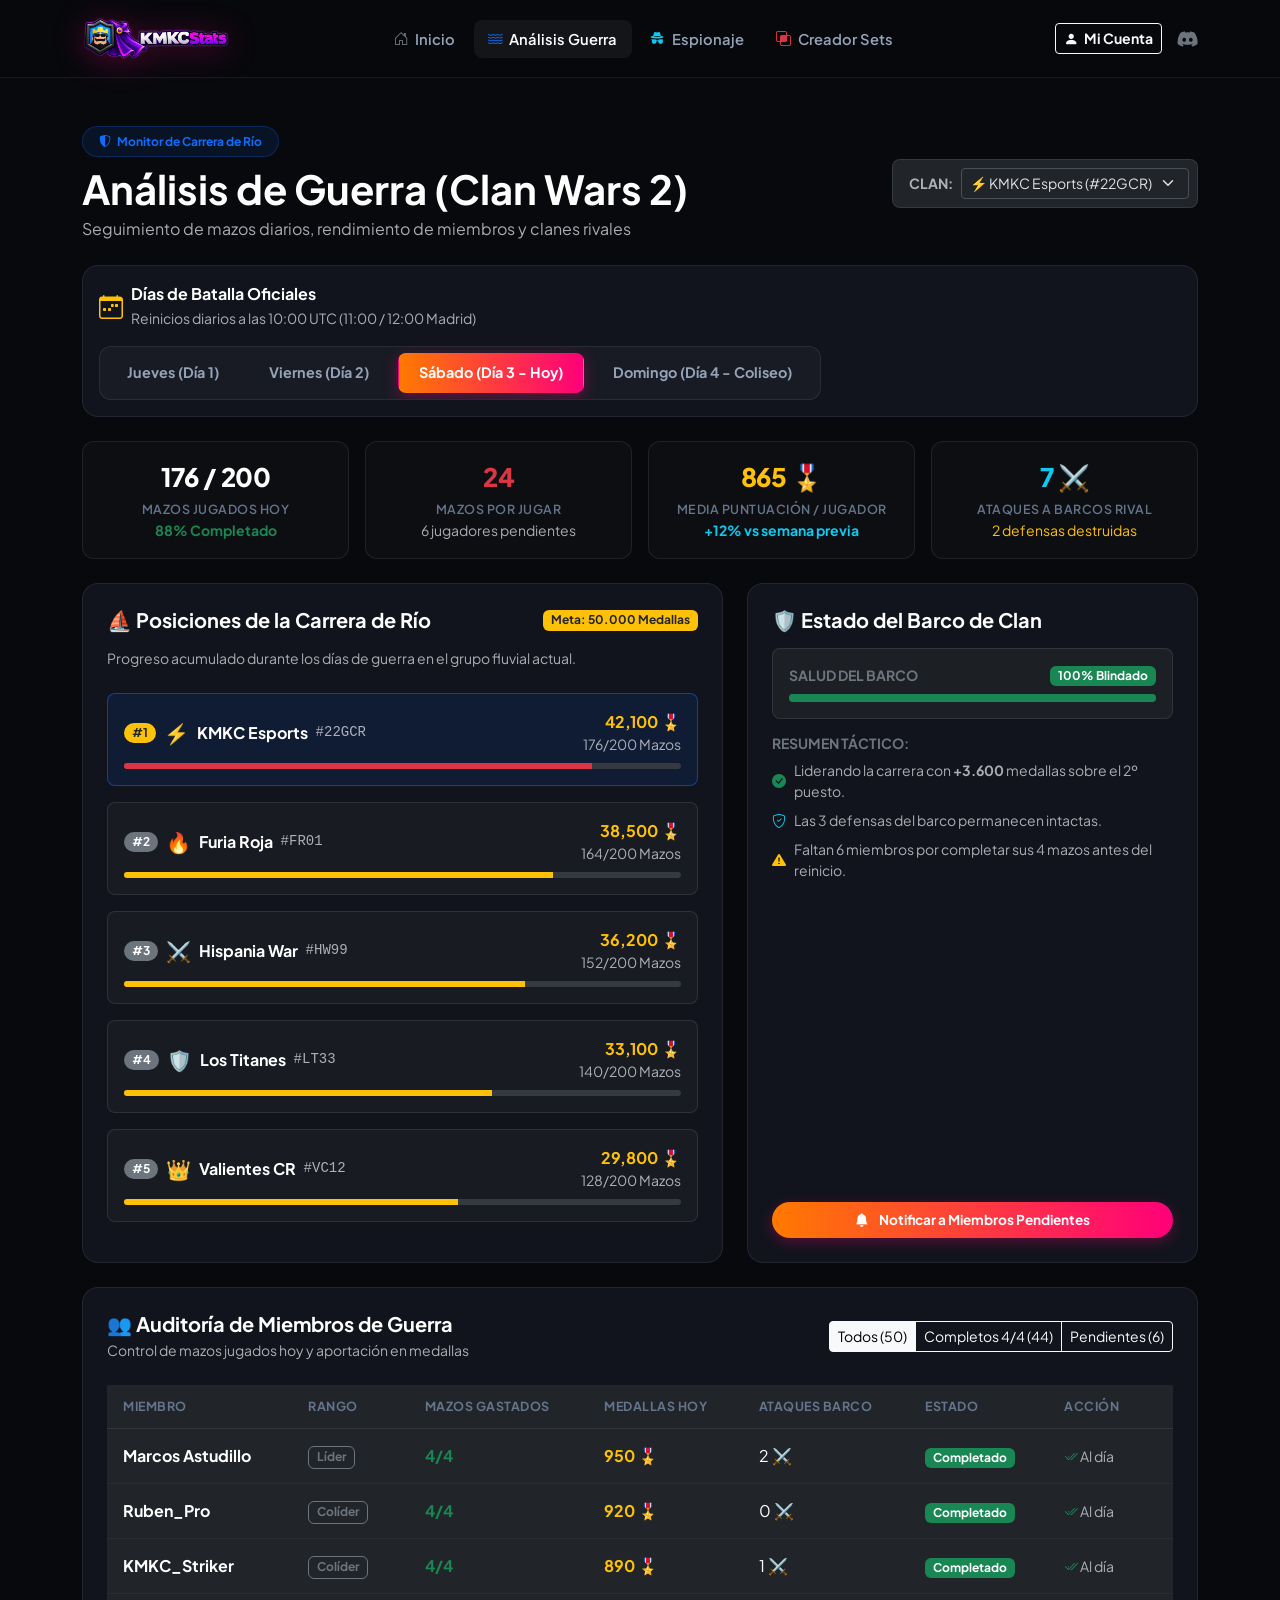
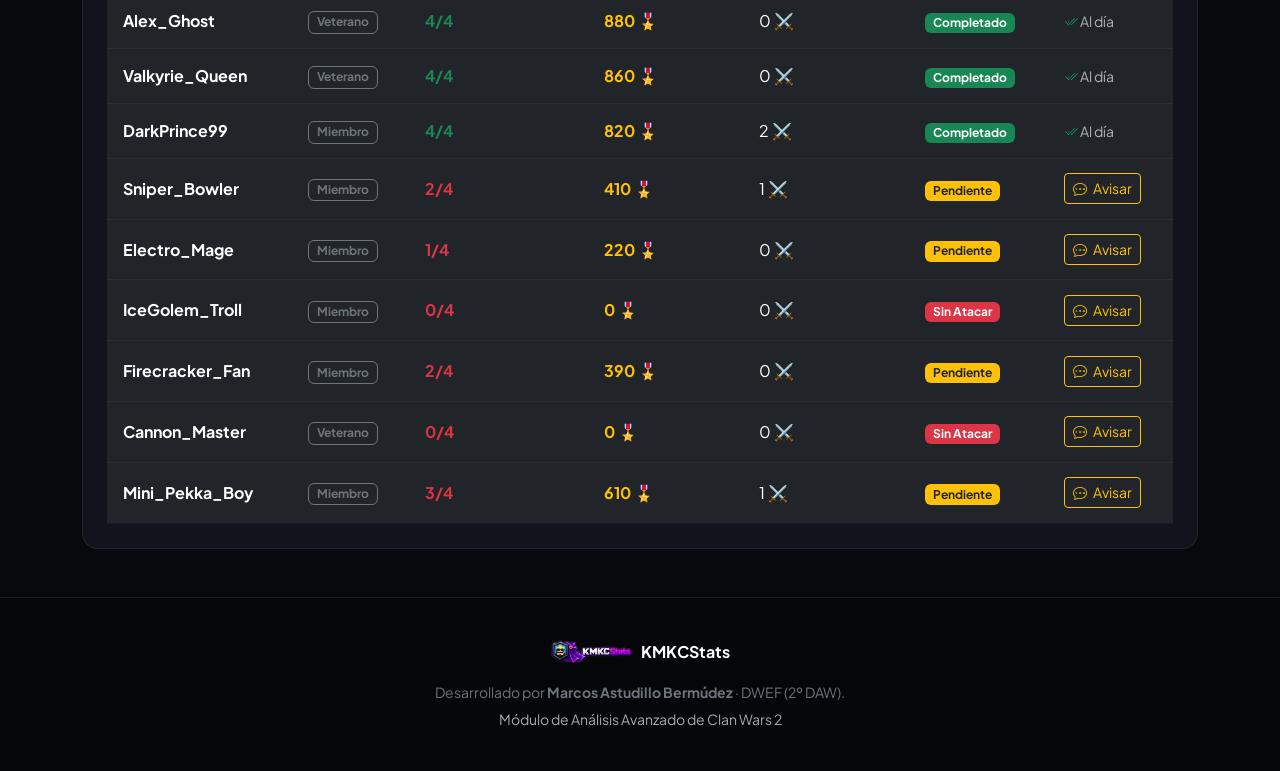
==== pages/analisis-guerra.html @ f5b6737e "Proyecto HTML KMKCstats V1.0.2" ====
<!DOCTYPE html>
<html lang="es" data-bs-theme="dark">

<head>
  <meta charset="UTF-8">
  <meta name="viewport" content="width=device-width, initial-scale=1.0">
  <meta name="description" content="KMKCStats - Análisis y seguimiento diario de Clan Wars 2 (Jueves a Domingo), mazos jugados, pendientes y clanes rivales.">
  <meta name="author" content="Marcos Astudillo Bermúdez">
  <title>Análisis de Guerra (CW2) · KMKCStats</title>

  <!-- Bootstrap 5 CSS Local -->
  <link rel="stylesheet" href="../lib/bootstrap-5.3.8-dist/css/bootstrap.min.css">

  <!-- Bootstrap Icons CDN -->
  <link rel="stylesheet" href="https://cdn.jsdelivr.net/npm/bootstrap-icons@1.11.3/font/bootstrap-icons.min.css">

  <!-- Estilos Exclusivos KMKCStats -->
  <link rel="stylesheet" href="../styles/kmkcstats.css">
</head>

<body>

  <!-- =========================================================================
       1. BARRA DE NAVEGACIÓN
       ========================================================================= -->
  <header>
    <nav class="navbar navbar-expand-lg kmkc-navbar">
      <div class="container">
        <!-- Logo KMKCStats Oficial -->
        <a class="kmkc-brand py-0" href="../index.html">
          <img src="../assets/img/KMKCheader.png" alt="KMKCStats" class="kmkc-header-logo">
        </a>

        <button class="navbar-toggler border-0 text-white" type="button" data-bs-toggle="collapse"
          data-bs-target="#navbarContent" aria-controls="navbarContent" aria-expanded="false"
          aria-label="Toggle navigation">
          <i class="bi bi-list fs-2"></i>
        </button>

        <div class="collapse navbar-collapse" id="navbarContent">
          <ul class="navbar-nav mx-auto mb-2 mb-lg-0 gap-1">
            <li class="nav-item">
              <a class="kmkc-nav-link" href="../index.html">
                <i class="bi bi-house-door text-secondary"></i> Inicio
              </a>
            </li>
            <li class="nav-item">
              <a class="kmkc-nav-link active" href="analisis-guerra.html">
                <i class="bi bi-water text-primary"></i> Análisis Guerra
              </a>
            </li>
            <li class="nav-item">
              <a class="kmkc-nav-link" href="espionaje.html">
                <i class="bi bi-incognito text-info"></i> Espionaje
              </a>
            </li>
            <li class="nav-item">
              <a class="kmkc-nav-link" href="creador-sets.html">
                <i class="bi bi-intersect text-danger"></i> Creador Sets
              </a>
            </li>
          </ul>

          <div class="d-flex align-items-center gap-3">
            <a href="auth.html" class="btn btn-outline-light btn-sm fw-bold">
              <i class="bi bi-person-fill me-1"></i> Mi Cuenta
            </a>
            <a href="https://discord.com" target="_blank" rel="noopener noreferrer" class="text-secondary fs-5 hover-white" title="Comunidad de Discord">
              <i class="bi bi-discord"></i>
            </a>
          </div>
        </div>
      </div>
    </nav>
  </header>

  <!-- =========================================================================
       2. CONTENIDO PRINCIPAL
       ========================================================================= -->
  <main class="py-5">
    <div class="container">
      
      <!-- Título de la Página y Selector de Clan -->
      <div class="d-flex flex-wrap justify-content-between align-items-center gap-3 mb-4">
        <div>
          <span class="badge bg-primary bg-opacity-10 text-primary border border-primary border-opacity-25 px-3 py-2 rounded-pill mb-2">
            <i class="bi bi-shield-shaded me-1"></i> Monitor de Carrera de Río
          </span>
          <h1 class="fw-bold text-white mb-1">Análisis de Guerra (Clan Wars 2)</h1>
          <p class="text-muted mb-0">Seguimiento de mazos diarios, rendimiento de miembros y clanes rivales</p>
        </div>

        <!-- Selector Rápido de Clan -->
        <div class="d-flex align-items-center gap-2 bg-dark p-2 rounded-3 border border-secondary border-opacity-25">
          <span class="text-muted small fw-bold text-uppercase ms-2">Clan:</span>
          <select id="clan-select" class="form-select kmkc-input form-select-sm" style="width: auto;">
            <option value="#22GCR" selected>⚡ KMKC Esports (#22GCR)</option>
            <option value="#9PJ99">🧀 Team Queso (#9PJ99)</option>
            <option value="#2PP">⭐ Nova I Elites (#2PP)</option>
          </select>
        </div>
      </div>

      <!-- Selector de Días de Guerra (Jueves a Domingo) -->
      <div class="kmkc-card p-3 mb-4">
        <div class="d-flex flex-wrap justify-content-between align-items-center gap-3">
          <div class="d-flex align-items-center gap-2">
            <i class="bi bi-calendar-week fs-4 text-warning"></i>
            <div>
              <strong class="text-white d-block">Días de Batalla Oficiales</strong>
              <small class="text-muted">Reinicios diarios a las 10:00 UTC (11:00 / 12:00 Madrid)</small>
            </div>
          </div>

          <div class="war-day-tabs" id="war-days-container">
            <button class="war-day-btn" data-day="thursday">Jueves (Día 1)</button>
            <button class="war-day-btn" data-day="friday">Viernes (Día 2)</button>
            <button class="war-day-btn active" data-day="saturday">Sábado (Día 3 - Hoy)</button>
            <button class="war-day-btn" data-day="sunday">Domingo (Día 4 - Coliseo)</button>
          </div>
        </div>
      </div>

      <!-- Métricas Clave del Día Seleccionado -->
      <div class="row g-3 mb-4">
        <div class="col-6 col-md-3">
          <div class="stat-box">
            <div id="metric-decks" class="stat-value text-white">176 / 200</div>
            <div class="stat-label">Mazos Jugados Hoy</div>
            <small class="text-success fw-bold">88% Completado</small>
          </div>
        </div>
        <div class="col-6 col-md-3">
          <div class="stat-box">
            <div id="metric-pending" class="stat-value text-danger">24</div>
            <div class="stat-label">Mazos por Jugar</div>
            <small class="text-muted">6 jugadores pendientes</small>
          </div>
        </div>
        <div class="col-6 col-md-3">
          <div class="stat-box">
            <div id="metric-avg-fame" class="stat-value text-warning">865 🎖️</div>
            <div class="stat-label">Media Puntuación / Jugador</div>
            <small class="text-info fw-bold">+12% vs semana previa</small>
          </div>
        </div>
        <div class="col-6 col-md-3">
          <div class="stat-box">
            <div id="metric-boat-attacks" class="stat-value text-info">7 ⚔️</div>
            <div class="stat-label">Ataques a Barcos Rival</div>
            <small class="text-warning">2 defensas destruidas</small>
          </div>
        </div>
      </div>

      <!-- Comparativa en Vivo: Los 5 Clanes del Río -->
      <div class="row g-4 mb-4">
        <div class="col-lg-7">
          <div class="kmkc-card p-4 h-100">
            <div class="d-flex justify-content-between align-items-center mb-3">
              <h5 class="fw-bold text-white mb-0">⛵ Posiciones de la Carrera de Río</h5>
              <span class="badge bg-warning text-dark fw-bold">Meta: 50.000 Medallas</span>
            </div>
            
            <p class="text-muted small mb-4">
              Progreso acumulado durante los días de guerra en el grupo fluvial actual.
            </p>

            <div id="rival-clans-list">
              <!-- Clanes rivales inyectados dinámicamente -->
            </div>
          </div>
        </div>

        <!-- Panel de Alerta y Estado del Barco -->
        <div class="col-lg-5">
          <div class="kmkc-card p-4 h-100 d-flex flex-column justify-content-between">
            <div>
              <h5 class="fw-bold text-white mb-3">🛡️ Estado del Barco de Clan</h5>
              <div class="p-3 rounded-3 bg-dark bg-opacity-75 border border-secondary border-opacity-25 mb-3">
                <div class="d-flex justify-content-between align-items-center mb-2">
                  <span class="text-secondary small fw-bold">SALUD DEL BARCO</span>
                  <span class="badge bg-success">100% Blindado</span>
                </div>
                <div class="progress" style="height: 8px;">
                  <div class="progress-bar bg-success" style="width: 100%;"></div>
                </div>
              </div>

              <h6 class="text-secondary small fw-bold text-uppercase mb-2">Resumen Táctico:</h6>
              <ul class="list-unstyled text-muted small mb-0 d-flex flex-column gap-2">
                <li class="d-flex align-items-center gap-2">
                  <i class="bi bi-check-circle-fill text-success"></i>
                  <span>Liderando la carrera con <strong>+3.600</strong> medallas sobre el 2º puesto.</span>
                </li>
                <li class="d-flex align-items-center gap-2">
                  <i class="bi bi-shield-check text-info"></i>
                  <span>Las 3 defensas del barco permanecen intactas.</span>
                </li>
                <li class="d-flex align-items-center gap-2">
                  <i class="bi bi-exclamation-triangle-fill text-warning"></i>
                  <span>Faltan 6 miembros por completar sus 4 mazos antes del reinicio.</span>
                </li>
              </ul>
            </div>

            <button id="send-reminder-btn" class="btn btn-upgrade w-100 mt-4 py-2">
              <i class="bi bi-bell-fill me-2"></i> Notificar a Miembros Pendientes
            </button>
          </div>
        </div>
      </div>

      <!-- Tabla de Miembros del Clan y Auditoría de Mazos -->
      <div class="kmkc-card p-4">
        <div class="d-flex flex-wrap justify-content-between align-items-center gap-3 mb-4">
          <div>
            <h5 class="fw-bold text-white mb-1">👥 Auditoría de Miembros de Guerra</h5>
            <p class="text-muted small mb-0">Control de mazos jugados hoy y aportación en medallas</p>
          </div>

          <!-- Filtro de estado de ataques -->
          <div class="btn-group btn-group-sm" role="group">
            <button type="button" class="btn btn-outline-light active filter-member-btn" data-filter="all">Todos (50)</button>
            <button type="button" class="btn btn-outline-light filter-member-btn" data-filter="completed">Completos 4/4 (44)</button>
            <button type="button" class="btn btn-outline-light filter-member-btn" data-filter="pending">Pendientes (6)</button>
          </div>
        </div>

        <div class="table-responsive">
          <table class="table kmkc-table align-middle mb-0">
            <thead>
              <tr>
                <th>Miembro</th>
                <th>Rango</th>
                <th>Mazos Gastados</th>
                <th>Medallas Hoy</th>
                <th>Ataques Barco</th>
                <th>Estado</th>
                <th>Acción</th>
              </tr>
            </thead>
            <tbody id="war-members-tbody">
              <!-- Rellenado con JavaScript -->
            </tbody>
          </table>
        </div>
      </div>

    </div>
  </main>

  <!-- =========================================================================
       3. PIE DE PÁGINA
       ========================================================================= -->
  <footer class="kmkc-footer">
    <div class="container text-center">
      <div class="d-flex align-items-center justify-content-center gap-2 mb-3">
        <img src="../assets/img/KMKCheader.png" alt="KMKC Logo" style="height: 28px; width: auto; border-radius: 6px;">
        <strong class="text-white">KMKCStats</strong>
      </div>
      <p class="text-secondary small mb-1">
        Desarrollado por <strong>Marcos Astudillo Bermúdez</strong> · DWEF (2º DAW).
      </p>
      <small class="text-muted">Módulo de Análisis Avanzado de Clan Wars 2</small>
    </div>
  </footer>

  <!-- Scripts -->
  <script src="../lib/bootstrap-5.3.8-dist/js/bootstrap.bundle.min.js"></script>
  <script src="../js/api.js"></script>
  <script>
    // Lógica específica para la página de Análisis de Guerra
    document.addEventListener('DOMContentLoaded', () => {
      const clanSelect = document.getElementById('clan-select');
      const dayButtons = document.querySelectorAll('.war-day-btn');
      const rivalClansContainer = document.getElementById('rival-clans-list');
      const warMembersTbody = document.getElementById('war-members-tbody');
      const reminderBtn = document.getElementById('send-reminder-btn');
      const filterButtons = document.querySelectorAll('.filter-member-btn');

      let currentFilter = 'all';

      // Base de datos de miembros simulada para la auditoría de mazos
      const mockClanMembers = [
        { name: 'Marcos Astudillo', role: 'Líder', decks: 4, fame: 950, boats: 2, status: 'Completado' },
        { name: 'Ruben_Pro', role: 'Colíder', decks: 4, fame: 920, boats: 0, status: 'Completado' },
        { name: 'KMKC_Striker', role: 'Colíder', decks: 4, fame: 890, boats: 1, status: 'Completado' },
        { name: 'Alex_Ghost', role: 'Veterano', decks: 4, fame: 880, boats: 0, status: 'Completado' },
        { name: 'Valkyrie_Queen', role: 'Veterano', decks: 4, fame: 860, boats: 0, status: 'Completado' },
        { name: 'DarkPrince99', role: 'Miembro', decks: 4, fame: 820, boats: 2, status: 'Completado' },
        { name: 'Sniper_Bowler', role: 'Miembro', decks: 2, fame: 410, boats: 1, status: 'Pendiente' },
        { name: 'Electro_Mage', role: 'Miembro', decks: 1, fame: 220, boats: 0, status: 'Pendiente' },
        { name: 'IceGolem_Troll', role: 'Miembro', decks: 0, fame: 0, boats: 0, status: 'Sin Atacar' },
        { name: 'Firecracker_Fan', role: 'Miembro', decks: 2, fame: 390, boats: 0, status: 'Pendiente' },
        { name: 'Cannon_Master', role: 'Veterano', decks: 0, fame: 0, boats: 0, status: 'Sin Atacar' },
        { name: 'Mini_Pekka_Boy', role: 'Miembro', decks: 3, fame: 610, boats: 1, status: 'Pendiente' }
      ];

      // Datos de clanes rivales
      const rivalClans = [
        { rank: 1, name: 'KMKC Esports', tag: '#22GCR', fame: 42100, decks: 176, badge: '⚡', isCurrent: true },
        { rank: 2, name: 'Furia Roja', tag: '#FR01', fame: 38500, decks: 164, badge: '🔥', isCurrent: false },
        { rank: 3, name: 'Hispania War', tag: '#HW99', fame: 36200, decks: 152, badge: '⚔️', isCurrent: false },
        { rank: 4, name: 'Los Titanes', tag: '#LT33', fame: 33100, decks: 140, badge: '🛡️', isCurrent: false },
        { rank: 5, name: 'Valientes CR', tag: '#VC12', fame: 29800, decks: 128, badge: '👑', isCurrent: false }
      ];

      // Renderizar clanes rivales
      const renderRivals = () => {
        rivalClansContainer.innerHTML = rivalClans.map(clan => {
          const percent = Math.min(100, Math.round((clan.fame / 50000) * 100));
          return `
            <div class="p-3 rounded-3 mb-3 ${clan.isCurrent ? 'bg-primary bg-opacity-10 border border-primary border-opacity-50' : 'bg-dark bg-opacity-50 border border-secondary border-opacity-25'}">
              <div class="d-flex justify-content-between align-items-center mb-2">
                <div class="d-flex align-items-center gap-2">
                  <span class="badge ${clan.rank === 1 ? 'bg-warning text-dark' : 'bg-secondary'} rounded-pill">#${clan.rank}</span>
                  <span class="fs-5">${clan.badge}</span>
                  <strong>${clan.name}</strong>
                  <small class="text-muted font-monospace">${clan.tag}</small>
                </div>
                <div class="text-end">
                  <span class="fw-bold text-warning">${clan.fame.toLocaleString()} 🎖️</span>
                  <small class="text-muted d-block">${clan.decks}/200 Mazos</small>
                </div>
              </div>
              <div class="progress" style="height: 6px;">
                <div class="progress-bar ${clan.isCurrent ? 'bg-danger' : 'bg-warning'}" style="width: ${percent}%;"></div>
              </div>
            </div>
          `;
        }).join('');
      };

      // Renderizar tabla de miembros
      const renderMembers = () => {
        const filtered = mockClanMembers.filter(m => {
          if (currentFilter === 'completed') return m.decks === 4;
          if (currentFilter === 'pending') return m.decks < 4;
          return true;
        });

        warMembersTbody.innerHTML = filtered.map(m => `
          <tr>
            <td class="fw-bold text-white">${m.name}</td>
            <td><span class="badge bg-dark border border-secondary text-secondary">${m.role}</span></td>
            <td>
              <span class="fw-bold ${m.decks === 4 ? 'text-success' : 'text-danger'}">${m.decks}/4</span>
            </td>
            <td class="text-warning fw-bold">${m.fame} 🎖️</td>
            <td>${m.boats} ⚔️</td>
            <td>
              <span class="badge ${m.decks === 4 ? 'bg-success' : m.decks === 0 ? 'bg-danger' : 'bg-warning text-dark'}">
                ${m.status}
              </span>
            </td>
            <td>
              ${m.decks < 4 ? `
                <button class="btn btn-sm btn-outline-warning notify-single-btn" data-name="${m.name}">
                  <i class="bi bi-chat-dots me-1"></i> Avisar
                </button>
              ` : `
                <span class="text-muted small"><i class="bi bi-check2-all text-success"></i> Al día</span>
              `}
            </td>
          </tr>
        `).join('');
      };

      // Manejo de tabs de días
      dayButtons.forEach(btn => {
        btn.addEventListener('click', () => {
          dayButtons.forEach(b => b.classList.remove('active'));
          btn.classList.add('active');
        });
      });

      // Filtros de miembros
      filterButtons.forEach(btn => {
        btn.addEventListener('click', () => {
          filterButtons.forEach(b => b.classList.remove('active'));
          btn.classList.add('active');
          currentFilter = btn.dataset.filter;
          renderMembers();
        });
      });

      // Recordatorio a miembros
      if (reminderBtn) {
        reminderBtn.addEventListener('click', () => {
          alert('📢 Notificación enviada a los 6 miembros con mazos pendientes de guerra.');
        });
      }

      document.addEventListener('click', (e) => {
        const notifyBtn = e.target.closest('.notify-single-btn');
        if (notifyBtn) {
          const name = notifyBtn.dataset.name;
          alert(`📢 Recordatorio enviado a ${name} para que complete sus mazos de hoy.`);
        }
      });

      renderRivals();
      renderMembers();
    });
  </script>
</body>

</html>
---- styles/kmkcstats.css ----
/* ==========================================================================
   KMKCStats - Clan Wars 2 Analytics & Tracker
   Inspirado en la interfaz y diseño oscuro de CWStats
   ========================================================================== */

@import url('https://fonts.googleapis.com/css2?family=Plus+Jakarta+Sans:wght@400;500;600;700;800&family=Inter:wght@400;500;600;700&display=swap');

:root {
  --kmkc-bg-dark: #08090d;
  --kmkc-bg-card: #11141d;
  --kmkc-bg-card-hover: #171b27;
  --kmkc-bg-input: #131722;
  --kmkc-border: rgba(255, 255, 255, 0.08);
  --kmkc-border-focus: rgba(255, 75, 139, 0.5);

  --kmkc-primary-gradient: linear-gradient(90deg, #ff7a00 0%, #ff007a 100%);
  --kmkc-accent-pink: #ff3366;
  --kmkc-accent-pink-hover: #e62858;
  --kmkc-accent-orange: #ff7a00;
  --kmkc-discord: #5865f2;
  --kmkc-discord-hover: #4752c4;

  --kmkc-text-primary: #ffffff;
  --kmkc-text-secondary: #94a3b8;
  --kmkc-text-muted: #64748b;
  
  --kmkc-glow: rgba(255, 0, 122, 0.15);
}

body {
  font-family: 'Plus Jakarta Sans', 'Inter', -apple-system, BlinkMacSystemFont, sans-serif;
  background-color: var(--kmkc-bg-dark);
  color: var(--kmkc-text-primary);
  min-height: 100vh;
  display: flex;
  flex-direction: column;
  overflow-x: hidden;
}

/* ==========================================================================
   Efectos de Fondo (Glow ambiental)
   ========================================================================== */
.hero-glow-bg {
  position: relative;
  background: radial-gradient(circle at 50% -10%, rgba(255, 80, 130, 0.12) 0%, rgba(255, 122, 0, 0.04) 40%, transparent 70%);
}

/* ==========================================================================
   Barra de Navegación
   ========================================================================== */
.kmkc-navbar {
  background-color: rgba(8, 9, 13, 0.85);
  backdrop-filter: blur(16px);
  -webkit-backdrop-filter: blur(16px);
  border-bottom: 1px solid var(--kmkc-border);
  padding: 0.85rem 0;
  position: sticky;
  top: 0;
  z-index: 1030;
}

.kmkc-brand {
  display: flex;
  align-items: center;
  gap: 0.65rem;
  text-decoration: none;
  font-weight: 800;
  font-size: 1.35rem;
  letter-spacing: -0.5px;
  color: #fff;
}

.kmkc-logo-badge {
  background: var(--kmkc-primary-gradient);
  color: #fff;
  font-weight: 800;
  font-size: 0.85rem;
  padding: 0.35rem 0.65rem;
  border-radius: 8px;
  box-shadow: 0 4px 15px rgba(255, 0, 122, 0.35);
  display: inline-flex;
  align-items: center;
  justify-content: center;
}

.kmkc-logo-img {
  height: 42px;
  width: auto;
  max-width: 50px;
  object-fit: contain;
  border-radius: 10px;
  filter: drop-shadow(0 2px 10px rgba(255, 51, 102, 0.35));
  transition: transform 0.2s ease;
}

.kmkc-header-logo {
  height: 50px;
  max-height: 54px;
  width: auto;
  object-fit: contain;
  filter: drop-shadow(0 4px 15px rgba(255, 0, 122, 0.3));
  transition: transform 0.25s ease, filter 0.25s ease;
}

@media (max-width: 768px) {
  .kmkc-header-logo {
    height: 40px;
  }
}

.kmkc-brand:hover .kmkc-header-logo {
  transform: scale(1.04);
  filter: drop-shadow(0 6px 20px rgba(255, 0, 122, 0.5));
}

.kmkc-brand-name {
  color: #ffffff;
}

.kmkc-brand-name span {
  background: var(--kmkc-primary-gradient);
  -webkit-background-clip: text;
  -webkit-text-fill-color: transparent;
}

.kmkc-nav-link {
  color: var(--kmkc-text-secondary);
  font-size: 0.92rem;
  font-weight: 600;
  padding: 0.5rem 0.9rem;
  border-radius: 8px;
  transition: all 0.2s ease;
  display: flex;
  align-items: center;
  gap: 0.4rem;
  text-decoration: none;
}

.kmkc-nav-link:hover,
.kmkc-nav-link.active {
  color: #ffffff;
  background-color: rgba(255, 255, 255, 0.05);
}

.btn-upgrade {
  background: var(--kmkc-primary-gradient);
  color: #ffffff;
  font-weight: 700;
  font-size: 0.85rem;
  padding: 0.45rem 1.15rem;
  border-radius: 50px;
  border: none;
  box-shadow: 0 4px 14px rgba(255, 0, 122, 0.3);
  transition: transform 0.2s ease, box-shadow 0.2s ease;
}

.btn-upgrade:hover {
  color: #fff;
  transform: translateY(-2px);
  box-shadow: 0 6px 20px rgba(255, 0, 122, 0.45);
}

/* ==========================================================================
   Hero Section
   ========================================================================== */
.hero-title {
  font-size: 3.5rem;
  font-weight: 800;
  line-height: 1.15;
  letter-spacing: -1px;
}

@media (max-width: 768px) {
  .hero-title {
    font-size: 2.25rem;
  }
}

.gradient-text-clanwars {
  background: var(--kmkc-primary-gradient);
  -webkit-background-clip: text;
  -webkit-text-fill-color: transparent;
  display: inline-block;
}

.hero-subtitle {
  color: var(--kmkc-text-secondary);
  font-size: 1.15rem;
  max-width: 680px;
  margin: 1.25rem auto 2.5rem;
  font-weight: 400;
  line-height: 1.6;
}

/* ==========================================================================
   Buscador CWStats (Pestañas y Campo de búsqueda)
   ========================================================================== */
.search-container {
  max-width: 680px;
  margin: 0 auto;
}

.search-tabs {
  display: inline-flex;
  background: rgba(255, 255, 255, 0.05);
  border-radius: 50px;
  padding: 4px;
  margin-bottom: 1rem;
  border: 1px solid var(--kmkc-border);
}

.search-tab-btn {
  background: transparent;
  border: none;
  color: var(--kmkc-text-secondary);
  font-weight: 600;
  font-size: 0.88rem;
  padding: 0.4rem 1.4rem;
  border-radius: 50px;
  cursor: pointer;
  transition: all 0.2s ease;
}

.search-tab-btn.active {
  background: var(--kmkc-accent-pink);
  color: #ffffff;
  box-shadow: 0 2px 10px rgba(255, 51, 102, 0.35);
}

.search-input-box {
  position: relative;
  background-color: var(--kmkc-bg-input);
  border: 1px solid var(--kmkc-border);
  border-radius: 12px;
  display: flex;
  align-items: center;
  padding: 0.4rem 0.5rem 0.4rem 1.2rem;
  box-shadow: 0 10px 30px rgba(0, 0, 0, 0.4);
  transition: border-color 0.2s ease, box-shadow 0.2s ease;
}

.search-input-box:focus-within {
  border-color: var(--kmkc-accent-pink);
  box-shadow: 0 0 0 3px rgba(255, 51, 102, 0.2), 0 10px 30px rgba(0, 0, 0, 0.5);
}

.search-input-box input {
  background: transparent;
  border: none;
  outline: none;
  color: #ffffff;
  font-size: 1.05rem;
  width: 100%;
  padding: 0.6rem 0.5rem;
}

.search-input-box input::placeholder {
  color: #4b5563;
}

.search-icon {
  color: var(--kmkc-text-muted);
  font-size: 1.2rem;
  margin-right: 0.5rem;
}

.search-submit-btn {
  background: var(--kmkc-primary-gradient);
  border: none;
  color: #ffffff;
  font-weight: 700;
  font-size: 0.95rem;
  padding: 0.65rem 1.5rem;
  border-radius: 9px;
  transition: opacity 0.2s ease;
  white-space: nowrap;
}

.search-submit-btn:hover {
  opacity: 0.92;
}

.quick-tags {
  display: flex;
  align-items: center;
  justify-content: center;
  flex-wrap: wrap;
  gap: 0.5rem;
  margin-top: 1rem;
}

.quick-tag-chip {
  background: rgba(255, 255, 255, 0.05);
  border: 1px solid var(--kmkc-border);
  color: var(--kmkc-text-secondary);
  font-size: 0.78rem;
  font-family: monospace;
  font-weight: 600;
  padding: 0.25rem 0.65rem;
  border-radius: 6px;
  cursor: pointer;
  transition: all 0.2s ease;
  text-decoration: none;
}

.quick-tag-chip:hover {
  color: #ffffff;
  background: rgba(255, 255, 255, 0.1);
  border-color: rgba(255, 255, 255, 0.2);
}

.btn-discord {
  background-color: var(--kmkc-discord);
  color: #ffffff;
  font-weight: 600;
  font-size: 0.95rem;
  padding: 0.65rem 1.5rem;
  border-radius: 10px;
  border: none;
  display: inline-flex;
  align-items: center;
  gap: 0.5rem;
  transition: background-color 0.2s ease, transform 0.2s ease;
  text-decoration: none;
}

.btn-discord:hover {
  background-color: var(--kmkc-discord-hover);
  color: #ffffff;
  transform: translateY(-2px);
}

/* ==========================================================================
   Tarjetas de Estadísticas y Resultados
   ========================================================================== */
.kmkc-card {
  background-color: var(--kmkc-bg-card);
  border: 1px solid var(--kmkc-border);
  border-radius: 16px;
  transition: transform 0.25s ease, border-color 0.25s ease, box-shadow 0.25s ease;
}

.kmkc-card:hover {
  border-color: rgba(255, 255, 255, 0.15);
  box-shadow: 0 12px 30px rgba(0, 0, 0, 0.4);
}

.stat-box {
  background: rgba(255, 255, 255, 0.025);
  border: 1px solid var(--kmkc-border);
  border-radius: 12px;
  padding: 1rem;
  text-align: center;
}

.stat-value {
  font-size: 1.6rem;
  font-weight: 800;
  letter-spacing: -0.5px;
}

.stat-label {
  color: var(--kmkc-text-muted);
  font-size: 0.78rem;
  font-weight: 600;
  text-transform: uppercase;
  letter-spacing: 0.5px;
  margin-top: 0.2rem;
}

/* Barra de progreso de River Race */
.race-progress-bar {
  height: 10px;
  background-color: rgba(255, 255, 255, 0.08);
  border-radius: 50px;
  overflow: hidden;
}

.race-progress-fill {
  height: 100%;
  background: var(--kmkc-primary-gradient);
  border-radius: 50px;
  transition: width 0.6s ease;
}

/* Tablas de guerra */
.kmkc-table {
  color: var(--kmkc-text-secondary);
}

.kmkc-table th {
  color: var(--kmkc-text-muted);
  font-size: 0.78rem;
  text-transform: uppercase;
  font-weight: 700;
  letter-spacing: 0.5px;
  border-bottom: 1px solid var(--kmkc-border);
  padding: 0.75rem 1rem;
}

.kmkc-table td {
  padding: 0.9rem 1rem;
  border-bottom: 1px solid rgba(255, 255, 255, 0.04);
  vertical-align: middle;
}

.kmkc-table tr:hover td {
  background-color: rgba(255, 255, 255, 0.025);
  color: #ffffff;
}

/* Cartas de Clash Royale (Decks) */
.deck-card-grid {
  display: grid;
  grid-template-columns: repeat(4, 1fr);
  gap: 0.5rem;
}

.cr-card-item {
  position: relative;
  border-radius: 8px;
  overflow: hidden;
  background: #1e2230;
  border: 1px solid rgba(255, 255, 255, 0.1);
  transition: transform 0.2s ease;
  aspect-ratio: 1 / 1.25;
  display: flex;
  flex-direction: column;
  align-items: center;
  justify-content: center;
  text-align: center;
  padding: 0.35rem;
}

.cr-card-item:hover {
  transform: translateY(-3px) scale(1.05);
  border-color: var(--kmkc-accent-pink);
  z-index: 2;
}

.cr-card-name {
  font-size: 0.72rem;
  font-weight: 700;
  color: #fff;
  line-height: 1.1;
  margin-top: 0.25rem;
}

.cr-card-elixir {
  position: absolute;
  top: 4px;
  left: 4px;
  background: #a824db;
  color: #fff;
  font-size: 0.65rem;
  font-weight: 800;
  width: 18px;
  height: 18px;
  border-radius: 50%;
  display: flex;
  align-items: center;
  justify-content: center;
  box-shadow: 0 2px 5px rgba(0, 0, 0, 0.5);
}

/* Modal de API */
.modal-content.kmkc-modal {
  background-color: var(--kmkc-bg-card);
  border: 1px solid var(--kmkc-border);
  color: var(--kmkc-text-primary);
  border-radius: 16px;
}

.modal-content.kmkc-modal .modal-header,
.modal-content.kmkc-modal .modal-footer {
  border-color: var(--kmkc-border);
}

.form-control.kmkc-input {
  background-color: var(--kmkc-bg-input);
  border: 1px solid var(--kmkc-border);
  color: #ffffff;
  border-radius: 8px;
}

.form-control.kmkc-input:focus {
  background-color: var(--kmkc-bg-input);
  border-color: var(--kmkc-accent-pink);
  box-shadow: 0 0 0 3px rgba(255, 51, 102, 0.2);
  color: #ffffff;
}

/* Footer */
.kmkc-footer {
  background-color: #050608;
  border-top: 1px solid var(--kmkc-border);
  padding: 2.5rem 0;
  margin-top: auto;
}

/* ==========================================================================
   Estilos específicos de las Subpáginas
   ========================================================================== */

/* Pestañas de Días de Guerra (Jueves a Domingo) */
.war-day-tabs {
  display: flex;
  gap: 0.5rem;
  background: rgba(255, 255, 255, 0.03);
  padding: 0.4rem;
  border-radius: 12px;
  border: 1px solid var(--kmkc-border);
  overflow-x: auto;
}

.war-day-btn {
  background: transparent;
  border: 1px solid transparent;
  color: var(--kmkc-text-secondary);
  font-weight: 700;
  font-size: 0.9rem;
  padding: 0.5rem 1.25rem;
  border-radius: 8px;
  transition: all 0.2s ease;
  white-space: nowrap;
}

.war-day-btn:hover {
  color: #fff;
  background: rgba(255, 255, 255, 0.05);
}

.war-day-btn.active {
  background: var(--kmkc-primary-gradient);
  color: #fff;
  border-color: transparent;
  box-shadow: 0 4px 15px rgba(255, 0, 122, 0.35);
}

/* Gráfica de actividad horaria (Espionaje UTC +1) */
.hour-heatmap-container {
  display: grid;
  grid-template-columns: repeat(24, 1fr);
  gap: 3px;
  margin-top: 1rem;
}

.hour-block {
  height: 45px;
  border-radius: 4px;
  display: flex;
  flex-direction: column;
  align-items: center;
  justify-content: flex-end;
  padding-bottom: 4px;
  font-size: 0.65rem;
  font-weight: 700;
  color: #fff;
  transition: transform 0.15s ease;
  cursor: pointer;
}

.hour-block:hover {
  transform: scaleY(1.15);
  z-index: 2;
}

.hour-label {
  font-size: 0.62rem;
  color: var(--kmkc-text-muted);
  text-align: center;
  margin-top: 4px;
}

/* Niveles de calor para el horario */
.heat-0 { background-color: rgba(255, 255, 255, 0.04); }
.heat-1 { background-color: rgba(255, 122, 0, 0.25); color: #ffb066; }
.heat-2 { background-color: rgba(255, 122, 0, 0.55); color: #fff; }
.heat-3 { background-color: rgba(255, 0, 122, 0.75); color: #fff; box-shadow: 0 0 10px rgba(255, 0, 122, 0.4); }
.heat-4 { background-color: #ff007a; color: #fff; box-shadow: 0 0 15px rgba(255, 0, 122, 0.7); }

/* Creador de Sets de Guerra (Slots de 4 Mazos) */
.deck-slot-header {
  background: rgba(255, 255, 255, 0.03);
  padding: 0.75rem 1rem;
  border-bottom: 1px solid var(--kmkc-border);
  border-top-left-radius: 14px;
  border-top-right-radius: 14px;
}

.card-picker-slot {
  aspect-ratio: 1 / 1.25;
  background: #151924;
  border: 1px dashed rgba(255, 255, 255, 0.15);
  border-radius: 8px;
  display: flex;
  flex-direction: column;
  align-items: center;
  justify-content: center;
  padding: 0.25rem;
  position: relative;
  transition: all 0.2s ease;
  cursor: pointer;
}

.card-picker-slot:hover {
  border-color: var(--kmkc-accent-pink);
  background: #1b202e;
}

.card-picker-slot.card-duplicate {
  border-color: #dc3545 !important;
  background: rgba(220, 53, 69, 0.15);
  box-shadow: 0 0 10px rgba(220, 53, 69, 0.4);
}

.card-level-badge {
  position: absolute;
  bottom: 4px;
  right: 4px;
  background: #0d6efd;
  color: #fff;
  font-size: 0.65rem;
  font-weight: 800;
  padding: 1px 4px;
  border-radius: 4px;
}

.card-level-badge.max-level {
  background: linear-gradient(135deg, #a824db 0%, #ff007a 100%);
}

/* Tarjeta de Autenticación */
.auth-card {
  max-width: 480px;
  margin: 3rem auto;
  background: var(--kmkc-bg-card);
  border: 1px solid var(--kmkc-border);
  border-radius: 20px;
  box-shadow: 0 20px 40px rgba(0, 0, 0, 0.5);
}
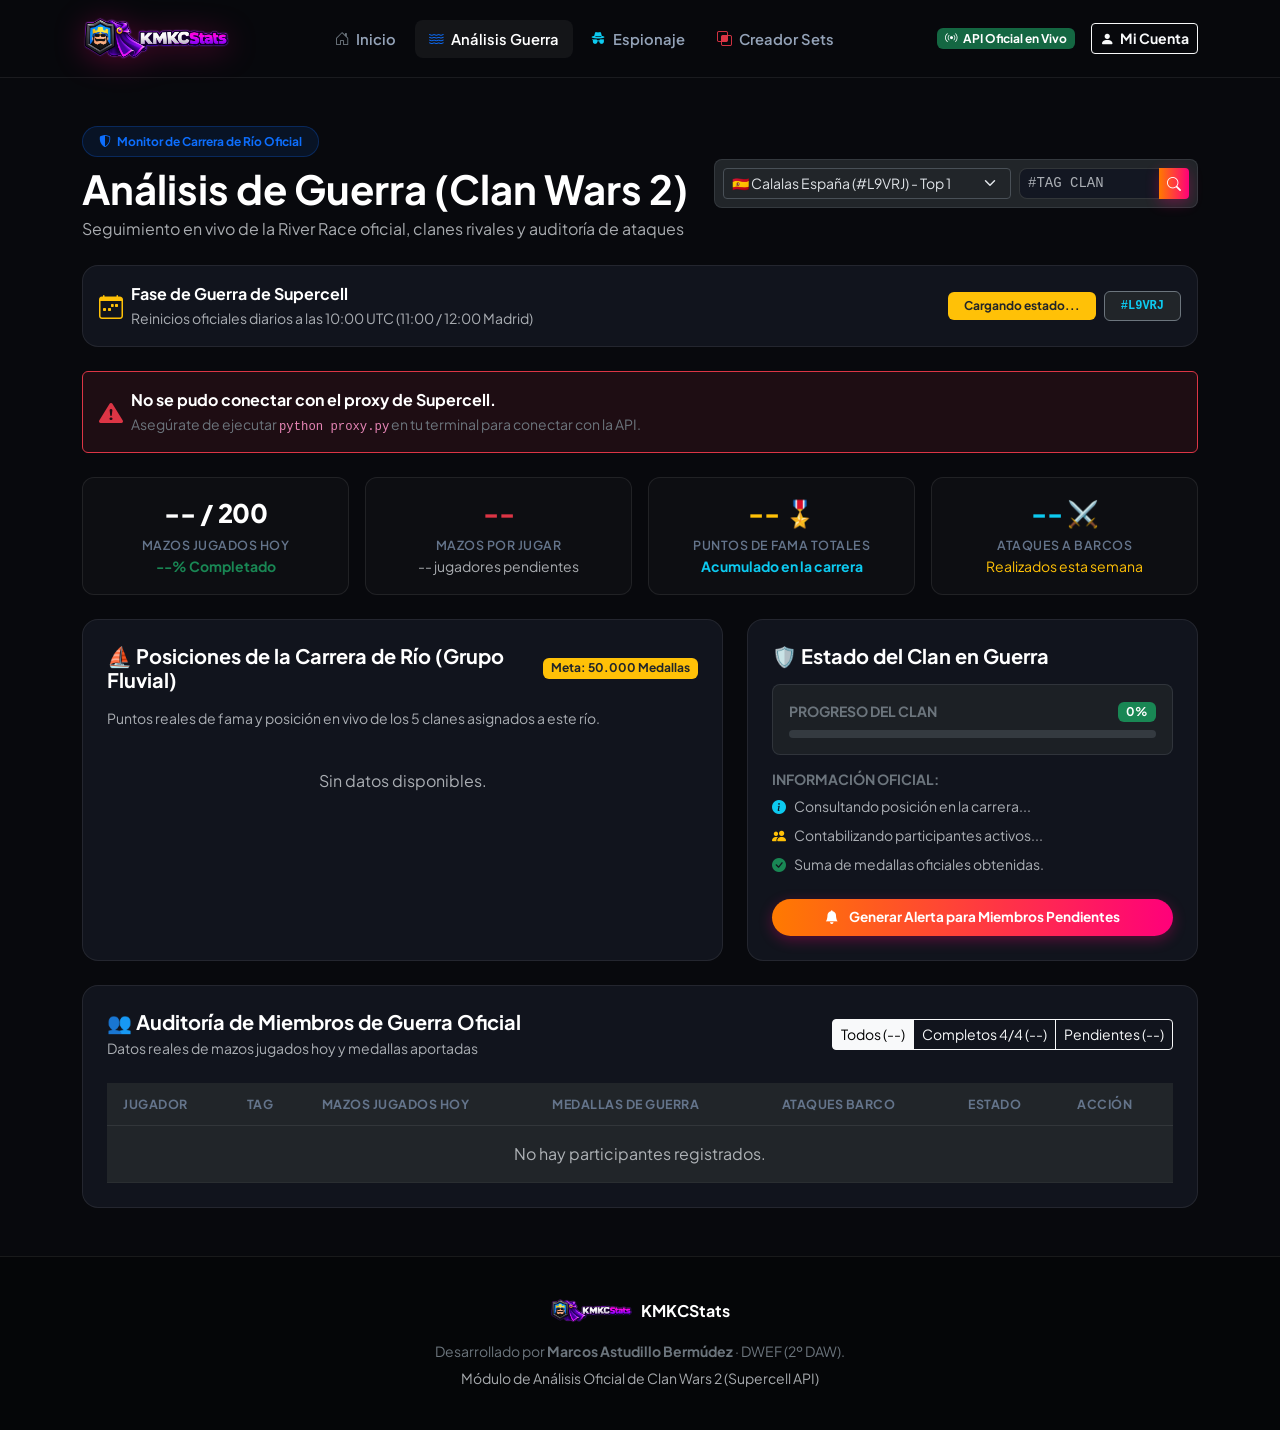
==== commit a7926d11: "Proyecto HTML KMKCstats V1.0.3" ====
--- a/pages/analisis-guerra.html
+++ b/pages/analisis-guerra.html
@@ -4,7 +4,7 @@
 <head>
   <meta charset="UTF-8">
   <meta name="viewport" content="width=device-width, initial-scale=1.0">
-  <meta name="description" content="KMKCStats - Análisis y seguimiento diario de Clan Wars 2 (Jueves a Domingo), mazos jugados, pendientes y clanes rivales.">
+  <meta name="description" content="KMKCStats - Análisis oficial en vivo de Clan Wars 2, mazos jugados, pendientes y clanes rivales.">
   <meta name="author" content="Marcos Astudillo Bermúdez">
   <title>Análisis de Guerra (CW2) · KMKCStats</title>
 
@@ -62,11 +62,11 @@
           </ul>
 
           <div class="d-flex align-items-center gap-3">
+            <span class="badge bg-success bg-opacity-75 text-white">
+              <i class="bi bi-broadcast me-1"></i> API Oficial en Vivo
+            </span>
             <a href="auth.html" class="btn btn-outline-light btn-sm fw-bold">
               <i class="bi bi-person-fill me-1"></i> Mi Cuenta
-            </a>
-            <a href="https://discord.com" target="_blank" rel="noopener noreferrer" class="text-secondary fs-5 hover-white" title="Comunidad de Discord">
-              <i class="bi bi-discord"></i>
             </a>
           </div>
         </div>
@@ -84,71 +84,89 @@
       <div class="d-flex flex-wrap justify-content-between align-items-center gap-3 mb-4">
         <div>
           <span class="badge bg-primary bg-opacity-10 text-primary border border-primary border-opacity-25 px-3 py-2 rounded-pill mb-2">
-            <i class="bi bi-shield-shaded me-1"></i> Monitor de Carrera de Río
+            <i class="bi bi-shield-shaded me-1"></i> Monitor de Carrera de Río Oficial
           </span>
           <h1 class="fw-bold text-white mb-1">Análisis de Guerra (Clan Wars 2)</h1>
-          <p class="text-muted mb-0">Seguimiento de mazos diarios, rendimiento de miembros y clanes rivales</p>
-        </div>
-
-        <!-- Selector Rápido de Clan -->
-        <div class="d-flex align-items-center gap-2 bg-dark p-2 rounded-3 border border-secondary border-opacity-25">
-          <span class="text-muted small fw-bold text-uppercase ms-2">Clan:</span>
+          <p class="text-muted mb-0">Seguimiento en vivo de la River Race oficial, clanes rivales y auditoría de ataques</p>
+        </div>
+
+        <!-- Buscador y Selector de Clan -->
+        <div class="d-flex flex-wrap align-items-center gap-2 bg-dark p-2 rounded-3 border border-secondary border-opacity-25">
           <select id="clan-select" class="form-select kmkc-input form-select-sm" style="width: auto;">
-            <option value="#22GCR" selected>⚡ KMKC Esports (#22GCR)</option>
-            <option value="#9PJ99">🧀 Team Queso (#9PJ99)</option>
-            <option value="#2PP">⭐ Nova I Elites (#2PP)</option>
+            <option value="#L9VRJ" selected>🇪🇸 Calalas España (#L9VRJ) - Top 1</option>
+            <option value="#8UJ2UUJ8">🏆 #MuUuKaNs!! (#8UJ2UUJ8) - Top 2</option>
+            <option value="#QLRYPY89">🧀 Queso (#QLRYPY89)</option>
           </select>
-        </div>
-      </div>
-
-      <!-- Selector de Días de Guerra (Jueves a Domingo) -->
+          <div class="input-group input-group-sm" style="width: 170px;">
+            <input type="text" id="custom-clan-input" class="form-control kmkc-input text-uppercase font-monospace" placeholder="#TAG clan">
+            <button class="btn btn-upgrade" id="btn-search-clan" title="Buscar clan">
+              <i class="bi bi-search"></i>
+            </button>
+          </div>
+        </div>
+      </div>
+
+      <!-- Estado de la Fase de Guerra en Vivo -->
       <div class="kmkc-card p-3 mb-4">
         <div class="d-flex flex-wrap justify-content-between align-items-center gap-3">
           <div class="d-flex align-items-center gap-2">
             <i class="bi bi-calendar-week fs-4 text-warning"></i>
             <div>
-              <strong class="text-white d-block">Días de Batalla Oficiales</strong>
-              <small class="text-muted">Reinicios diarios a las 10:00 UTC (11:00 / 12:00 Madrid)</small>
+              <strong class="text-white d-block" id="war-phase-title">Fase de Guerra de Supercell</strong>
+              <small class="text-muted" id="war-phase-desc">Reinicios oficiales diarios a las 10:00 UTC (11:00 / 12:00 Madrid)</small>
             </div>
           </div>
 
-          <div class="war-day-tabs" id="war-days-container">
-            <button class="war-day-btn" data-day="thursday">Jueves (Día 1)</button>
-            <button class="war-day-btn" data-day="friday">Viernes (Día 2)</button>
-            <button class="war-day-btn active" data-day="saturday">Sábado (Día 3 - Hoy)</button>
-            <button class="war-day-btn" data-day="sunday">Domingo (Día 4 - Coliseo)</button>
-          </div>
-        </div>
-      </div>
-
-      <!-- Métricas Clave del Día Seleccionado -->
+          <div class="d-flex align-items-center gap-2">
+            <span id="war-status-badge" class="badge bg-warning text-dark px-3 py-2 fw-bold">
+              Cargando estado...
+            </span>
+            <span id="clan-tag-display" class="badge bg-dark border border-secondary text-info font-monospace px-3 py-2">
+              #L9VRJ
+            </span>
+          </div>
+        </div>
+      </div>
+
+      <!-- Alerta de Error (oculta por defecto) -->
+      <div id="war-error-alert" class="alert alert-danger bg-danger bg-opacity-10 border border-danger text-white d-none mb-4">
+        <div class="d-flex align-items-center gap-2">
+          <i class="bi bi-exclamation-triangle-fill fs-4 text-danger"></i>
+          <div>
+            <strong class="d-block" id="war-error-text">Error al cargar datos oficiales</strong>
+            <small class="text-secondary">Asegúrate de ejecutar <code>python proxy.py</code> en tu terminal para conectar con la API.</small>
+          </div>
+        </div>
+      </div>
+
+      <!-- Métricas Clave del Clan en Vivo -->
       <div class="row g-3 mb-4">
         <div class="col-6 col-md-3">
           <div class="stat-box">
-            <div id="metric-decks" class="stat-value text-white">176 / 200</div>
+            <div id="metric-decks" class="stat-value text-white">-- / 200</div>
             <div class="stat-label">Mazos Jugados Hoy</div>
-            <small class="text-success fw-bold">88% Completado</small>
+            <small id="metric-decks-pct" class="text-success fw-bold">--% Completado</small>
           </div>
         </div>
         <div class="col-6 col-md-3">
           <div class="stat-box">
-            <div id="metric-pending" class="stat-value text-danger">24</div>
+            <div id="metric-pending" class="stat-value text-danger">--</div>
             <div class="stat-label">Mazos por Jugar</div>
-            <small class="text-muted">6 jugadores pendientes</small>
+            <small id="metric-pending-members" class="text-muted">-- jugadores pendientes</small>
           </div>
         </div>
         <div class="col-6 col-md-3">
           <div class="stat-box">
-            <div id="metric-avg-fame" class="stat-value text-warning">865 🎖️</div>
-            <div class="stat-label">Media Puntuación / Jugador</div>
-            <small class="text-info fw-bold">+12% vs semana previa</small>
+            <div id="metric-avg-fame" class="stat-value text-warning">-- 🎖️</div>
+            <div class="stat-label">Puntos de Fama Totales</div>
+            <small class="text-info fw-bold">Acumulado en la carrera</small>
           </div>
         </div>
         <div class="col-6 col-md-3">
           <div class="stat-box">
-            <div id="metric-boat-attacks" class="stat-value text-info">7 ⚔️</div>
-            <div class="stat-label">Ataques a Barcos Rival</div>
-            <small class="text-warning">2 defensas destruidas</small>
+            <div id="metric-boat-attacks" class="stat-value text-info">-- ⚔️</div>
+            <div class="stat-label">Ataques a Barcos</div>
+            <small class="text-warning">Realizados esta semana</small>
           </div>
         </div>
       </div>
@@ -158,16 +176,19 @@
         <div class="col-lg-7">
           <div class="kmkc-card p-4 h-100">
             <div class="d-flex justify-content-between align-items-center mb-3">
-              <h5 class="fw-bold text-white mb-0">⛵ Posiciones de la Carrera de Río</h5>
+              <h5 class="fw-bold text-white mb-0">⛵ Posiciones de la Carrera de Río (Grupo Fluvial)</h5>
               <span class="badge bg-warning text-dark fw-bold">Meta: 50.000 Medallas</span>
             </div>
             
             <p class="text-muted small mb-4">
-              Progreso acumulado durante los días de guerra en el grupo fluvial actual.
+              Puntos reales de fama y posición en vivo de los 5 clanes asignados a este río.
             </p>
 
             <div id="rival-clans-list">
-              <!-- Clanes rivales inyectados dinámicamente -->
+              <div class="text-center py-4 text-muted">
+                <div class="spinner-border spinner-border-sm text-danger me-2" role="status"></div>
+                Cargando clanes del río oficial...
+              </div>
             </div>
           </div>
         </div>
@@ -176,36 +197,36 @@
         <div class="col-lg-5">
           <div class="kmkc-card p-4 h-100 d-flex flex-column justify-content-between">
             <div>
-              <h5 class="fw-bold text-white mb-3">🛡️ Estado del Barco de Clan</h5>
+              <h5 class="fw-bold text-white mb-3">🛡️ Estado del Clan en Guerra</h5>
               <div class="p-3 rounded-3 bg-dark bg-opacity-75 border border-secondary border-opacity-25 mb-3">
                 <div class="d-flex justify-content-between align-items-center mb-2">
-                  <span class="text-secondary small fw-bold">SALUD DEL BARCO</span>
-                  <span class="badge bg-success">100% Blindado</span>
+                  <span class="text-secondary small fw-bold">PROGRESO DEL CLAN</span>
+                  <span id="clan-war-pct" class="badge bg-success">0%</span>
                 </div>
                 <div class="progress" style="height: 8px;">
-                  <div class="progress-bar bg-success" style="width: 100%;"></div>
+                  <div id="clan-war-progress-bar" class="progress-bar bg-success" style="width: 0%;"></div>
                 </div>
               </div>
 
-              <h6 class="text-secondary small fw-bold text-uppercase mb-2">Resumen Táctico:</h6>
-              <ul class="list-unstyled text-muted small mb-0 d-flex flex-column gap-2">
+              <h6 class="text-secondary small fw-bold text-uppercase mb-2">Información Oficial:</h6>
+              <ul class="list-unstyled text-muted small mb-0 d-flex flex-column gap-2" id="war-insights-list">
+                <li class="d-flex align-items-center gap-2">
+                  <i class="bi bi-info-circle-fill text-info"></i>
+                  <span id="insight-rank">Consultando posición en la carrera...</span>
+                </li>
+                <li class="d-flex align-items-center gap-2">
+                  <i class="bi bi-people-fill text-warning"></i>
+                  <span id="insight-participants">Contabilizando participantes activos...</span>
+                </li>
                 <li class="d-flex align-items-center gap-2">
                   <i class="bi bi-check-circle-fill text-success"></i>
-                  <span>Liderando la carrera con <strong>+3.600</strong> medallas sobre el 2º puesto.</span>
-                </li>
-                <li class="d-flex align-items-center gap-2">
-                  <i class="bi bi-shield-check text-info"></i>
-                  <span>Las 3 defensas del barco permanecen intactas.</span>
-                </li>
-                <li class="d-flex align-items-center gap-2">
-                  <i class="bi bi-exclamation-triangle-fill text-warning"></i>
-                  <span>Faltan 6 miembros por completar sus 4 mazos antes del reinicio.</span>
+                  <span id="insight-fame">Suma de medallas oficiales obtenidas.</span>
                 </li>
               </ul>
             </div>
 
             <button id="send-reminder-btn" class="btn btn-upgrade w-100 mt-4 py-2">
-              <i class="bi bi-bell-fill me-2"></i> Notificar a Miembros Pendientes
+              <i class="bi bi-bell-fill me-2"></i> Generar Alerta para Miembros Pendientes
             </button>
           </div>
         </div>
@@ -215,15 +236,15 @@
       <div class="kmkc-card p-4">
         <div class="d-flex flex-wrap justify-content-between align-items-center gap-3 mb-4">
           <div>
-            <h5 class="fw-bold text-white mb-1">👥 Auditoría de Miembros de Guerra</h5>
-            <p class="text-muted small mb-0">Control de mazos jugados hoy y aportación en medallas</p>
+            <h5 class="fw-bold text-white mb-1">👥 Auditoría de Miembros de Guerra Oficial</h5>
+            <p class="text-muted small mb-0">Datos reales de mazos jugados hoy y medallas aportadas</p>
           </div>
 
           <!-- Filtro de estado de ataques -->
           <div class="btn-group btn-group-sm" role="group">
-            <button type="button" class="btn btn-outline-light active filter-member-btn" data-filter="all">Todos (50)</button>
-            <button type="button" class="btn btn-outline-light filter-member-btn" data-filter="completed">Completos 4/4 (44)</button>
-            <button type="button" class="btn btn-outline-light filter-member-btn" data-filter="pending">Pendientes (6)</button>
+            <button type="button" class="btn btn-outline-light active filter-member-btn" data-filter="all" id="btn-filter-all">Todos (--)</button>
+            <button type="button" class="btn btn-outline-light filter-member-btn" data-filter="completed" id="btn-filter-completed">Completos 4/4 (--)</button>
+            <button type="button" class="btn btn-outline-light filter-member-btn" data-filter="pending" id="btn-filter-pending">Pendientes (--)</button>
           </div>
         </div>
 
@@ -231,17 +252,22 @@
           <table class="table kmkc-table align-middle mb-0">
             <thead>
               <tr>
-                <th>Miembro</th>
-                <th>Rango</th>
-                <th>Mazos Gastados</th>
-                <th>Medallas Hoy</th>
+                <th>Jugador</th>
+                <th>Tag</th>
+                <th>Mazos Jugados Hoy</th>
+                <th>Medallas de Guerra</th>
                 <th>Ataques Barco</th>
                 <th>Estado</th>
                 <th>Acción</th>
               </tr>
             </thead>
             <tbody id="war-members-tbody">
-              <!-- Rellenado con JavaScript -->
+              <tr>
+                <td colspan="7" class="text-center py-4 text-muted">
+                  <div class="spinner-border spinner-border-sm text-danger me-2" role="status"></div>
+                  Cargando miembros de la guerra oficial...
+                </td>
+              </tr>
             </tbody>
           </table>
         </div>
@@ -262,7 +288,7 @@
       <p class="text-secondary small mb-1">
         Desarrollado por <strong>Marcos Astudillo Bermúdez</strong> · DWEF (2º DAW).
       </p>
-      <small class="text-muted">Módulo de Análisis Avanzado de Clan Wars 2</small>
+      <small class="text-muted">Módulo de Análisis Oficial de Clan Wars 2 (Supercell API)</small>
     </div>
   </footer>
 
@@ -270,109 +296,219 @@
   <script src="../lib/bootstrap-5.3.8-dist/js/bootstrap.bundle.min.js"></script>
   <script src="../js/api.js"></script>
   <script>
-    // Lógica específica para la página de Análisis de Guerra
     document.addEventListener('DOMContentLoaded', () => {
       const clanSelect = document.getElementById('clan-select');
-      const dayButtons = document.querySelectorAll('.war-day-btn');
+      const customClanInput = document.getElementById('custom-clan-input');
+      const btnSearchClan = document.getElementById('btn-search-clan');
       const rivalClansContainer = document.getElementById('rival-clans-list');
       const warMembersTbody = document.getElementById('war-members-tbody');
       const reminderBtn = document.getElementById('send-reminder-btn');
       const filterButtons = document.querySelectorAll('.filter-member-btn');
-
+      const warErrorAlert = document.getElementById('war-error-alert');
+      const warErrorText = document.getElementById('war-error-text');
+
+      let currentParticipants = [];
       let currentFilter = 'all';
 
-      // Base de datos de miembros simulada para la auditoría de mazos
-      const mockClanMembers = [
-        { name: 'Marcos Astudillo', role: 'Líder', decks: 4, fame: 950, boats: 2, status: 'Completado' },
-        { name: 'Ruben_Pro', role: 'Colíder', decks: 4, fame: 920, boats: 0, status: 'Completado' },
-        { name: 'KMKC_Striker', role: 'Colíder', decks: 4, fame: 890, boats: 1, status: 'Completado' },
-        { name: 'Alex_Ghost', role: 'Veterano', decks: 4, fame: 880, boats: 0, status: 'Completado' },
-        { name: 'Valkyrie_Queen', role: 'Veterano', decks: 4, fame: 860, boats: 0, status: 'Completado' },
-        { name: 'DarkPrince99', role: 'Miembro', decks: 4, fame: 820, boats: 2, status: 'Completado' },
-        { name: 'Sniper_Bowler', role: 'Miembro', decks: 2, fame: 410, boats: 1, status: 'Pendiente' },
-        { name: 'Electro_Mage', role: 'Miembro', decks: 1, fame: 220, boats: 0, status: 'Pendiente' },
-        { name: 'IceGolem_Troll', role: 'Miembro', decks: 0, fame: 0, boats: 0, status: 'Sin Atacar' },
-        { name: 'Firecracker_Fan', role: 'Miembro', decks: 2, fame: 390, boats: 0, status: 'Pendiente' },
-        { name: 'Cannon_Master', role: 'Veterano', decks: 0, fame: 0, boats: 0, status: 'Sin Atacar' },
-        { name: 'Mini_Pekka_Boy', role: 'Miembro', decks: 3, fame: 610, boats: 1, status: 'Pendiente' }
-      ];
-
-      // Datos de clanes rivales
-      const rivalClans = [
-        { rank: 1, name: 'KMKC Esports', tag: '#22GCR', fame: 42100, decks: 176, badge: '⚡', isCurrent: true },
-        { rank: 2, name: 'Furia Roja', tag: '#FR01', fame: 38500, decks: 164, badge: '🔥', isCurrent: false },
-        { rank: 3, name: 'Hispania War', tag: '#HW99', fame: 36200, decks: 152, badge: '⚔️', isCurrent: false },
-        { rank: 4, name: 'Los Titanes', tag: '#LT33', fame: 33100, decks: 140, badge: '🛡️', isCurrent: false },
-        { rank: 5, name: 'Valientes CR', tag: '#VC12', fame: 29800, decks: 128, badge: '👑', isCurrent: false }
-      ];
-
-      // Renderizar clanes rivales
-      const renderRivals = () => {
-        rivalClansContainer.innerHTML = rivalClans.map(clan => {
-          const percent = Math.min(100, Math.round((clan.fame / 50000) * 100));
-          return `
-            <div class="p-3 rounded-3 mb-3 ${clan.isCurrent ? 'bg-primary bg-opacity-10 border border-primary border-opacity-50' : 'bg-dark bg-opacity-50 border border-secondary border-opacity-25'}">
-              <div class="d-flex justify-content-between align-items-center mb-2">
-                <div class="d-flex align-items-center gap-2">
-                  <span class="badge ${clan.rank === 1 ? 'bg-warning text-dark' : 'bg-secondary'} rounded-pill">#${clan.rank}</span>
-                  <span class="fs-5">${clan.badge}</span>
-                  <strong>${clan.name}</strong>
-                  <small class="text-muted font-monospace">${clan.tag}</small>
+      // Cargar análisis de guerra de un clan
+      const loadWarAnalysis = async (rawTag) => {
+        const tag = SupercellAPI.formatTag(rawTag);
+        document.getElementById('clan-tag-display').textContent = tag;
+        warErrorAlert.classList.add('d-none');
+
+        // Mostrar estado de carga
+        rivalClansContainer.innerHTML = `
+          <div class="text-center py-4 text-muted">
+            <div class="spinner-border spinner-border-sm text-danger me-2" role="status"></div>
+            Consultando Carrera de Río en vivo desde Supercell...
+          </div>
+        `;
+        warMembersTbody.innerHTML = `
+          <tr>
+            <td colspan="7" class="text-center py-4 text-muted">
+              <div class="spinner-border spinner-border-sm text-danger me-2" role="status"></div>
+              Obteniendo participantes de la guerra oficial...
+            </td>
+          </tr>
+        `;
+
+        try {
+          const res = await SupercellAPI.getRiverRace(tag);
+
+          if (!res.success || !res.data) {
+            warErrorText.textContent = res.error || 'No se pudieron obtener los datos de la guerra.';
+            warErrorAlert.classList.remove('d-none');
+            rivalClansContainer.innerHTML = '<p class="text-muted text-center py-3">Sin datos disponibles.</p>';
+            warMembersTbody.innerHTML = '<tr><td colspan="7" class="text-center text-muted py-3">No hay participantes registrados.</td></tr>';
+            return;
+          }
+
+          const raceData = res.data;
+          const myClan = raceData.clan || {};
+          const rivalClans = raceData.clans || [];
+          currentParticipants = myClan.participants || [];
+
+          // 1. Fase de Guerra
+          const periodTypeMap = {
+            'training': 'Días de Entrenamiento (Lunes a Miércoles)',
+            'warDay': 'Días de Batalla Fluvial (Jueves a Domingo)',
+            'riverRace': 'Días de Batalla Fluvial (Jueves a Domingo)',
+            'colosseum': 'Semana del Coliseo de Guerra'
+          };
+          const periodTypeName = periodTypeMap[raceData.periodType] || 'Carrera de Río';
+          document.getElementById('war-phase-title').textContent = periodTypeName;
+          document.getElementById('war-phase-desc').textContent = `Sección #${(raceData.sectionIndex || 0) + 1} · Período ${raceData.periodIndex || 1} · Estado: ${raceData.state || 'Activo'}`;
+          document.getElementById('war-status-badge').textContent = raceData.periodType === 'training' ? 'Modo Entrenamiento' : 'Batalla Activa';
+
+          // 2. Métricas del Clan
+          const totalDecksToday = currentParticipants.reduce((acc, p) => acc + (p.decksUsedToday || 0), 0);
+          const maxDecksToday = Math.max(currentParticipants.length * 4, 200);
+          const pendingDecks = Math.max(0, maxDecksToday - totalDecksToday);
+          const pendingMembersCount = currentParticipants.filter(p => (p.decksUsedToday || 0) < 4).length;
+          const completedMembersCount = currentParticipants.filter(p => (p.decksUsedToday || 0) >= 4).length;
+          const totalFame = myClan.fame || 0;
+          const totalBoatAttacks = currentParticipants.reduce((acc, p) => acc + (p.boatAttacks || 0), 0);
+
+          document.getElementById('metric-decks').textContent = `${totalDecksToday} / ${maxDecksToday}`;
+          const decksPct = Math.round((totalDecksToday / maxDecksToday) * 100) || 0;
+          document.getElementById('metric-decks-pct').textContent = `${decksPct}% Completado`;
+          document.getElementById('metric-pending').textContent = `${pendingDecks}`;
+          document.getElementById('metric-pending-members').textContent = `${pendingMembersCount} miembros con ataques pendientes`;
+          document.getElementById('metric-avg-fame').textContent = `${totalFame.toLocaleString()} 🎖️`;
+          document.getElementById('metric-boat-attacks').textContent = `${totalBoatAttacks} ⚔️`;
+
+          // Progreso a 50.000
+          const famePct = Math.min(100, Math.round((totalFame / 50000) * 100));
+          document.getElementById('clan-war-pct').textContent = `${famePct}% (${totalFame.toLocaleString()} / 50.000)`;
+          document.getElementById('clan-war-progress-bar').style.width = `${famePct}%`;
+
+          // 3. Renderizar Clanes Rivales
+          // Ordenar clanes por fama descendente
+          const sortedClans = [...rivalClans].sort((a, b) => (b.fame || 0) - (a.fame || 0));
+          const myRank = sortedClans.findIndex(c => c.tag === tag) + 1;
+
+          document.getElementById('insight-rank').textContent = myRank > 0 
+            ? `Puesto #${myRank} de 5 en la carrera fluvial esta semana.` 
+            : `Participando en el grupo fluvial con ${myClan.name}.`;
+          document.getElementById('insight-participants').textContent = `${currentParticipants.length} miembros del clan han participado en esta guerra.`;
+          document.getElementById('insight-fame').textContent = `Total acumulado: ${totalFame.toLocaleString()} puntos de fama.`;
+
+          rivalClansContainer.innerHTML = sortedClans.map((clan, idx) => {
+            const isCurrent = clan.tag === tag;
+            const cFame = clan.fame || 0;
+            const cPct = Math.min(100, Math.round((cFame / 50000) * 100));
+            return `
+              <div class="p-3 rounded-3 mb-3 ${isCurrent ? 'bg-primary bg-opacity-10 border border-primary border-opacity-50' : 'bg-dark bg-opacity-50 border border-secondary border-opacity-25'}">
+                <div class="d-flex justify-content-between align-items-center mb-2">
+                  <div class="d-flex align-items-center gap-2">
+                    <span class="badge ${idx === 0 ? 'bg-warning text-dark' : 'bg-secondary'} rounded-pill">#${idx + 1}</span>
+                    <span class="fs-5">🛡️</span>
+                    <div>
+                      <strong class="text-white">${clan.name}</strong>
+                      ${isCurrent ? '<span class="badge bg-primary ms-1">Tu Clan</span>' : ''}
+                      <small class="text-muted font-monospace d-block">${clan.tag}</small>
+                    </div>
+                  </div>
+                  <div class="text-end">
+                    <span class="fw-bold text-warning">${cFame.toLocaleString()} 🎖️</span>
+                    <small class="text-muted d-block">${cPct}% a la meta</small>
+                  </div>
                 </div>
-                <div class="text-end">
-                  <span class="fw-bold text-warning">${clan.fame.toLocaleString()} 🎖️</span>
-                  <small class="text-muted d-block">${clan.decks}/200 Mazos</small>
+                <div class="progress" style="height: 6px;">
+                  <div class="progress-bar ${isCurrent ? 'bg-danger' : 'bg-warning'}" style="width: ${cPct}%;"></div>
                 </div>
               </div>
-              <div class="progress" style="height: 6px;">
-                <div class="progress-bar ${clan.isCurrent ? 'bg-danger' : 'bg-warning'}" style="width: ${percent}%;"></div>
-              </div>
-            </div>
+            `;
+          }).join('');
+
+          // 4. Actualizar contadores de filtros
+          document.getElementById('btn-filter-all').textContent = `Todos (${currentParticipants.length})`;
+          document.getElementById('btn-filter-completed').textContent = `Completos 4/4 (${completedMembersCount})`;
+          document.getElementById('btn-filter-pending').textContent = `Pendientes (${pendingMembersCount})`;
+
+          // 5. Renderizar Miembros
+          renderMembers();
+
+        } catch (err) {
+          console.error(err);
+          warErrorText.textContent = 'Error de conexión con la API de Clash Royale: ' + err.message;
+          warErrorAlert.classList.remove('d-none');
+        }
+      };
+
+      // Renderizar tabla de miembros filtrada
+      const renderMembers = () => {
+        const filtered = currentParticipants.filter(m => {
+          const usedToday = m.decksUsedToday || 0;
+          if (currentFilter === 'completed') return usedToday >= 4;
+          if (currentFilter === 'pending') return usedToday < 4;
+          return true;
+        });
+
+        // Ordenar por fama descendente
+        filtered.sort((a, b) => (b.fame || 0) - (a.fame || 0));
+
+        if (filtered.length === 0) {
+          warMembersTbody.innerHTML = `
+            <tr>
+              <td colspan="7" class="text-center py-4 text-muted">
+                No hay miembros en esta categoría.
+              </td>
+            </tr>
+          `;
+          return;
+        }
+
+        warMembersTbody.innerHTML = filtered.map(m => {
+          const usedToday = m.decksUsedToday || 0;
+          const isDone = usedToday >= 4;
+          const isZero = usedToday === 0;
+
+          return `
+            <tr>
+              <td class="fw-bold text-white">${m.name}</td>
+              <td><small class="text-muted font-monospace">${m.tag}</small></td>
+              <td>
+                <span class="fw-bold ${isDone ? 'text-success' : 'text-danger'}">${usedToday}/4</span>
+                <small class="text-muted ms-1">(${m.decksUsed || 0} total)</small>
+              </td>
+              <td class="text-warning fw-bold">${(m.fame || 0).toLocaleString()} 🎖️</td>
+              <td>${m.boatAttacks || 0} ⚔️</td>
+              <td>
+                <span class="badge ${isDone ? 'bg-success' : isZero ? 'bg-danger' : 'bg-warning text-dark'}">
+                  ${isDone ? 'Completado' : isZero ? 'Sin Atacar' : `Pendiente (${4 - usedToday})`}
+                </span>
+              </td>
+              <td>
+                ${!isDone ? `
+                  <button class="btn btn-sm btn-outline-warning notify-single-btn" data-name="${m.name}">
+                    <i class="bi bi-chat-dots me-1"></i> Recordar
+                  </button>
+                ` : `
+                  <span class="text-muted small"><i class="bi bi-check2-all text-success"></i> Al día</span>
+                `}
+              </td>
+            </tr>
           `;
         }).join('');
       };
 
-      // Renderizar tabla de miembros
-      const renderMembers = () => {
-        const filtered = mockClanMembers.filter(m => {
-          if (currentFilter === 'completed') return m.decks === 4;
-          if (currentFilter === 'pending') return m.decks < 4;
-          return true;
-        });
-
-        warMembersTbody.innerHTML = filtered.map(m => `
-          <tr>
-            <td class="fw-bold text-white">${m.name}</td>
-            <td><span class="badge bg-dark border border-secondary text-secondary">${m.role}</span></td>
-            <td>
-              <span class="fw-bold ${m.decks === 4 ? 'text-success' : 'text-danger'}">${m.decks}/4</span>
-            </td>
-            <td class="text-warning fw-bold">${m.fame} 🎖️</td>
-            <td>${m.boats} ⚔️</td>
-            <td>
-              <span class="badge ${m.decks === 4 ? 'bg-success' : m.decks === 0 ? 'bg-danger' : 'bg-warning text-dark'}">
-                ${m.status}
-              </span>
-            </td>
-            <td>
-              ${m.decks < 4 ? `
-                <button class="btn btn-sm btn-outline-warning notify-single-btn" data-name="${m.name}">
-                  <i class="bi bi-chat-dots me-1"></i> Avisar
-                </button>
-              ` : `
-                <span class="text-muted small"><i class="bi bi-check2-all text-success"></i> Al día</span>
-              `}
-            </td>
-          </tr>
-        `).join('');
-      };
-
-      // Manejo de tabs de días
-      dayButtons.forEach(btn => {
-        btn.addEventListener('click', () => {
-          dayButtons.forEach(b => b.classList.remove('active'));
-          btn.classList.add('active');
-        });
+      // Eventos de selección de clan
+      clanSelect.addEventListener('change', (e) => {
+        loadWarAnalysis(e.target.value);
+      });
+
+      btnSearchClan.addEventListener('click', () => {
+        const query = customClanInput.value.trim();
+        if (query) loadWarAnalysis(query);
+      });
+
+      customClanInput.addEventListener('keydown', (e) => {
+        if (e.key === 'Enter') {
+          e.preventDefault();
+          const query = customClanInput.value.trim();
+          if (query) loadWarAnalysis(query);
+        }
       });
 
       // Filtros de miembros
@@ -385,23 +521,23 @@
         });
       });
 
-      // Recordatorio a miembros
-      if (reminderBtn) {
-        reminderBtn.addEventListener('click', () => {
-          alert('📢 Notificación enviada a los 6 miembros con mazos pendientes de guerra.');
-        });
-      }
-
+      // Botón general de recordar
+      reminderBtn.addEventListener('click', () => {
+        const pendingCount = currentParticipants.filter(p => (p.decksUsedToday || 0) < 4).length;
+        alert(`📢 Se ha generado la lista de recordatorio para los ${pendingCount} miembros con mazos pendientes de guerra.`);
+      });
+
+      // Botón individual de recordar
       document.addEventListener('click', (e) => {
-        const notifyBtn = e.target.closest('.notify-single-btn');
-        if (notifyBtn) {
-          const name = notifyBtn.dataset.name;
-          alert(`📢 Recordatorio enviado a ${name} para que complete sus mazos de hoy.`);
+        const btn = e.target.closest('.notify-single-btn');
+        if (btn) {
+          const name = btn.dataset.name;
+          alert(`📢 Recordatorio enviado a ${name} para que juegue sus 4 ataques de guerra antes del reinicio diario.`);
         }
       });
 
-      renderRivals();
-      renderMembers();
+      // Carga inicial con el clan seleccionado
+      loadWarAnalysis(clanSelect.value);
     });
   </script>
 </body>
--- a/styles/kmkcstats.css
+++ b/styles/kmkcstats.css
@@ -330,6 +330,150 @@
   transform: translateY(-2px);
 }
 
+/* Botones de Login Social (Google, GitHub, Twitch, Supercell) */
+.btn-social {
+  display: inline-flex;
+  align-items: center;
+  justify-content: center;
+  gap: 0.55rem;
+  width: 100%;
+  padding: 0.6rem 1.2rem;
+  border-radius: 10px;
+  border: 1px solid rgba(255, 255, 255, 0.1);
+  font-size: 0.92rem;
+  font-weight: 600;
+  text-decoration: none;
+  transition: transform 0.2s ease, box-shadow 0.2s ease, background-color 0.2s ease, border-color 0.2s ease;
+  cursor: pointer;
+  position: relative;
+  overflow: hidden;
+}
+
+.btn-social::after {
+  content: '';
+  position: absolute;
+  inset: 0;
+  background: rgba(255, 255, 255, 0);
+  transition: background 0.2s ease;
+}
+
+.btn-social:hover::after {
+  background: rgba(255, 255, 255, 0.05);
+}
+
+.btn-social:hover {
+  transform: translateY(-2px);
+}
+
+/* Google */
+.btn-google {
+  background-color: #ffffff;
+  color: #3c4043;
+  border-color: rgba(0, 0, 0, 0.15);
+}
+
+.btn-google:hover {
+  background-color: #f5f5f5;
+  color: #1f1f1f;
+  box-shadow: 0 4px 18px rgba(66, 133, 244, 0.25);
+}
+
+/* GitHub */
+.btn-github {
+  background-color: #24292e;
+  color: #ffffff;
+  border-color: rgba(255, 255, 255, 0.12);
+}
+
+.btn-github:hover {
+  background-color: #1a1f23;
+  color: #ffffff;
+  box-shadow: 0 4px 18px rgba(255, 255, 255, 0.15);
+}
+
+/* Twitch */
+.btn-twitch {
+  background-color: #9146ff;
+  color: #ffffff;
+  border-color: transparent;
+}
+
+.btn-twitch:hover {
+  background-color: #7c2fff;
+  color: #ffffff;
+  box-shadow: 0 4px 18px rgba(145, 70, 255, 0.4);
+}
+
+/* Supercell */
+.btn-supercell {
+  background: linear-gradient(135deg, #1a1f2e 0%, #252d42 100%);
+  color: #ffffff;
+  border-color: rgba(0, 163, 255, 0.25);
+}
+
+.btn-supercell:hover {
+  border-color: rgba(0, 163, 255, 0.5);
+  box-shadow: 0 4px 18px rgba(0, 163, 255, 0.25);
+  color: #ffffff;
+}
+
+.btn-supercell .supercell-badge {
+  font-size: 0.75rem;
+  background: rgba(0, 163, 255, 0.15);
+  border: 1px solid rgba(0, 163, 255, 0.3);
+  color: #00a3ff;
+  padding: 0.1rem 0.45rem;
+  border-radius: 4px;
+  font-weight: 700;
+  margin-left: auto;
+}
+
+/* Grilla de botones sociales 2 columnas */
+.social-grid {
+  display: grid;
+  grid-template-columns: 1fr 1fr;
+  gap: 0.65rem;
+}
+
+@media (max-width: 420px) {
+  .social-grid {
+    grid-template-columns: 1fr;
+  }
+}
+
+/* Separador OU */
+.divider-or {
+  display: flex;
+  align-items: center;
+  gap: 0.85rem;
+  color: var(--kmkc-text-muted);
+  font-size: 0.8rem;
+  font-weight: 600;
+  letter-spacing: 0.5px;
+  text-transform: uppercase;
+  margin: 1.25rem 0;
+}
+
+.divider-or hr {
+  flex-grow: 1;
+  border-color: rgba(255, 255, 255, 0.07);
+  margin: 0;
+}
+
+/* Nota informativa Supercell */
+.supercell-note {
+  background: rgba(0, 163, 255, 0.05);
+  border: 1px solid rgba(0, 163, 255, 0.15);
+  border-radius: 8px;
+  padding: 0.55rem 0.85rem;
+  font-size: 0.78rem;
+  color: rgba(0, 163, 255, 0.8);
+  display: flex;
+  align-items: flex-start;
+  gap: 0.5rem;
+  margin-top: 0.75rem;
+}
+
 /* ==========================================================================
    Tarjetas de Estadísticas y Resultados
    ========================================================================== */
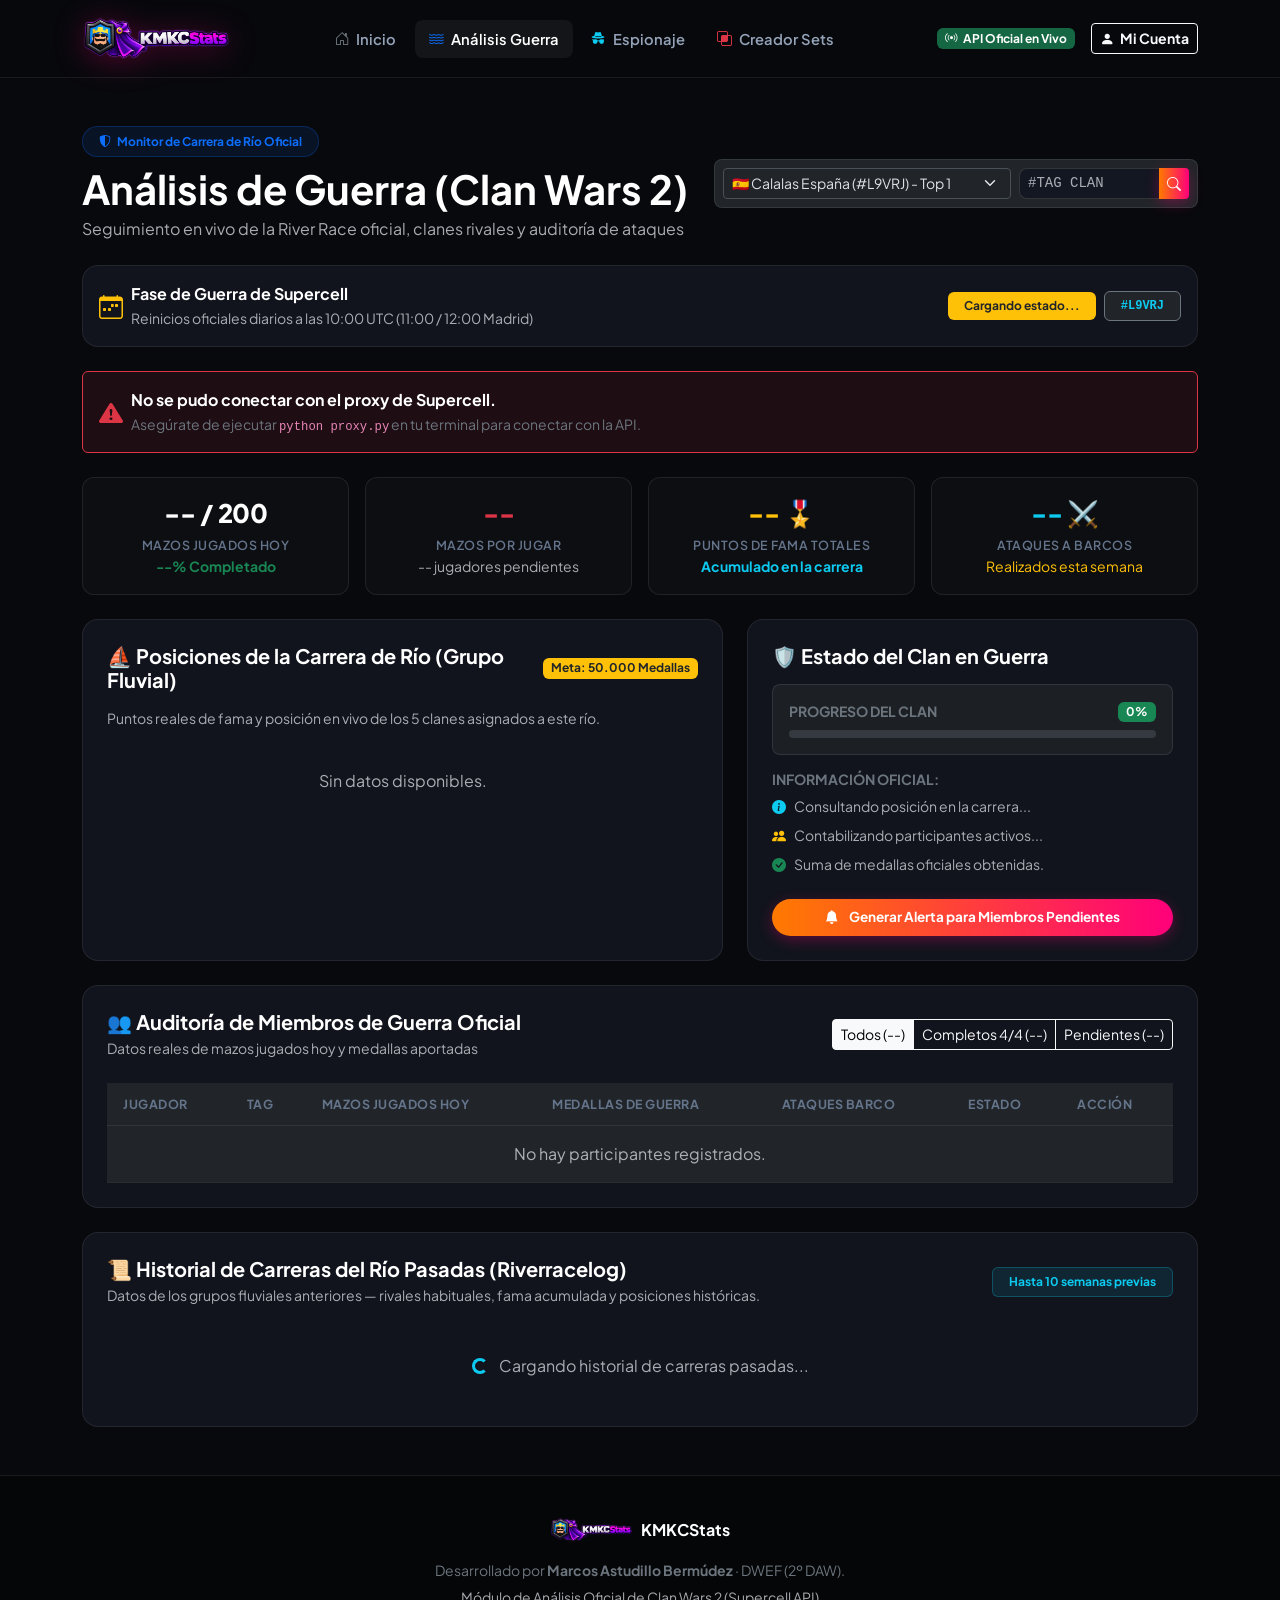
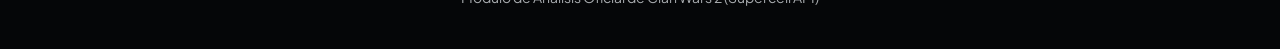
==== commit 91bc2707: "Proyecto HTML KMKCstats V1.0.4.1" ====
--- a/pages/analisis-guerra.html
+++ b/pages/analisis-guerra.html
@@ -270,6 +270,23 @@
               </tr>
             </tbody>
           </table>
+        </div>
+      </div>
+
+      <!-- Historial de Carreras del Río Pasadas (riverracelog) -->
+      <div class="kmkc-card p-4 mt-4">
+        <div class="d-flex flex-wrap justify-content-between align-items-center gap-3 mb-4">
+          <div>
+            <h5 class="fw-bold text-white mb-1">📜 Historial de Carreras del Río Pasadas (Riverracelog)</h5>
+            <p class="text-muted small mb-0">Datos de los grupos fluviales anteriores — rivales habituales, fama acumulada y posiciones históricas.</p>
+          </div>
+          <span class="badge bg-info bg-opacity-10 text-info border border-info border-opacity-25 px-3 py-2">Hasta 10 semanas previas</span>
+        </div>
+        <div id="riverrace-log-container">
+          <div class="text-center py-4 text-muted">
+            <div class="spinner-border spinner-border-sm text-info me-2" role="status"></div>
+            Cargando historial de carreras pasadas...
+          </div>
         </div>
       </div>
 
@@ -429,10 +446,84 @@
           // 5. Renderizar Miembros
           renderMembers();
 
+          // 5. Cargar historial de carreras pasadas en paralelo
+          loadRiverRaceLog(tag);
+
         } catch (err) {
           console.error(err);
           warErrorText.textContent = 'Error de conexión con la API de Clash Royale: ' + err.message;
           warErrorAlert.classList.remove('d-none');
+        }
+      };
+
+      // Cargar historial de carreras del río pasadas
+      const loadRiverRaceLog = async (tag) => {
+        const logContainer = document.getElementById('riverrace-log-container');
+        logContainer.innerHTML = `
+          <div class="text-center py-4 text-muted">
+            <div class="spinner-border spinner-border-sm text-info me-2" role="status"></div>
+            Consultando historial de carreras pasadas desde Supercell...
+          </div>
+        `;
+        try {
+          const logRes = await SupercellAPI.getRiverRaceLog(tag);
+          if (!logRes.success || !logRes.data || logRes.data.length === 0) {
+            logContainer.innerHTML = '<p class="text-muted text-center py-3">No hay historial de carreras disponible.</p>';
+            return;
+          }
+          const races = logRes.data; // array de semanas
+          logContainer.innerHTML = races.map((race, idx) => {
+            const seasonIndex = race.seasonIndex !== undefined ? race.seasonIndex : '?';
+            const sectionIndex = race.sectionIndex !== undefined ? race.sectionIndex + 1 : '?';
+            const createdDate = race.createdDate || null;
+            const dateStr = createdDate ? new Date(createdDate).toLocaleDateString('es-ES', { day: '2-digit', month: 'short', year: 'numeric' }) : `Semana ${idx + 1}`;
+            const standings = (race.standings || []).sort((a, b) => (a.rank || 99) - (b.rank || 99));
+            return `
+              <div class="p-3 rounded-3 mb-3 bg-dark bg-opacity-50 border border-secondary border-opacity-25">
+                <div class="d-flex flex-wrap justify-content-between align-items-center gap-2 mb-3">
+                  <div>
+                    <strong class="text-white">📅 ${dateStr}</strong>
+                    <small class="text-muted d-block">Temporada ${seasonIndex} · Sección #${sectionIndex}</small>
+                  </div>
+                  <span class="badge bg-dark border border-secondary text-info">${standings.length} clanes</span>
+                </div>
+                <div class="table-responsive">
+                  <table class="table table-sm table-dark table-borderless mb-0">
+                    <thead>
+                      <tr class="text-muted small">
+                        <th>#</th>
+                        <th>Clan</th>
+                        <th>Tag</th>
+                        <th>Trofeos Ganados</th>
+                        <th>Fama Acumulada</th>
+                      </tr>
+                    </thead>
+                    <tbody>
+                      ${standings.map(s => {
+                        const clan = s.clan || {};
+                        const isMyClan = (clan.tag || '').toUpperCase() === tag.toUpperCase();
+                        return `
+                          <tr class="${isMyClan ? 'table-primary' : ''}">
+                            <td><span class="badge ${s.rank === 1 ? 'bg-warning text-dark' : s.rank === 2 ? 'bg-secondary' : 'bg-dark border border-secondary'}">#${s.rank || '?'}</span></td>
+                            <td class="fw-bold text-white">
+                              ${clan.name || 'Desconocido'}
+                              ${isMyClan ? '<span class="badge bg-primary ms-1 small">Tu Clan</span>' : ''}
+                            </td>
+                            <td><small class="text-muted font-monospace">${clan.tag || '-'}</small></td>
+                            <td class="text-success fw-bold">${(s.trophyChange || 0) > 0 ? '+' : ''}${(s.trophyChange || 0).toLocaleString()} 🏆</td>
+                            <td class="text-warning">${(clan.fame || clan.clanScore || 0).toLocaleString()} 🎖️</td>
+                          </tr>
+                        `;
+                      }).join('')}
+                    </tbody>
+                  </table>
+                </div>
+              </div>
+            `;
+          }).join('');
+        } catch (err) {
+          document.getElementById('riverrace-log-container').innerHTML = '<p class="text-danger text-center py-3">Error al cargar el historial de carreras.</p>';
+          console.error(err);
         }
       };
 
